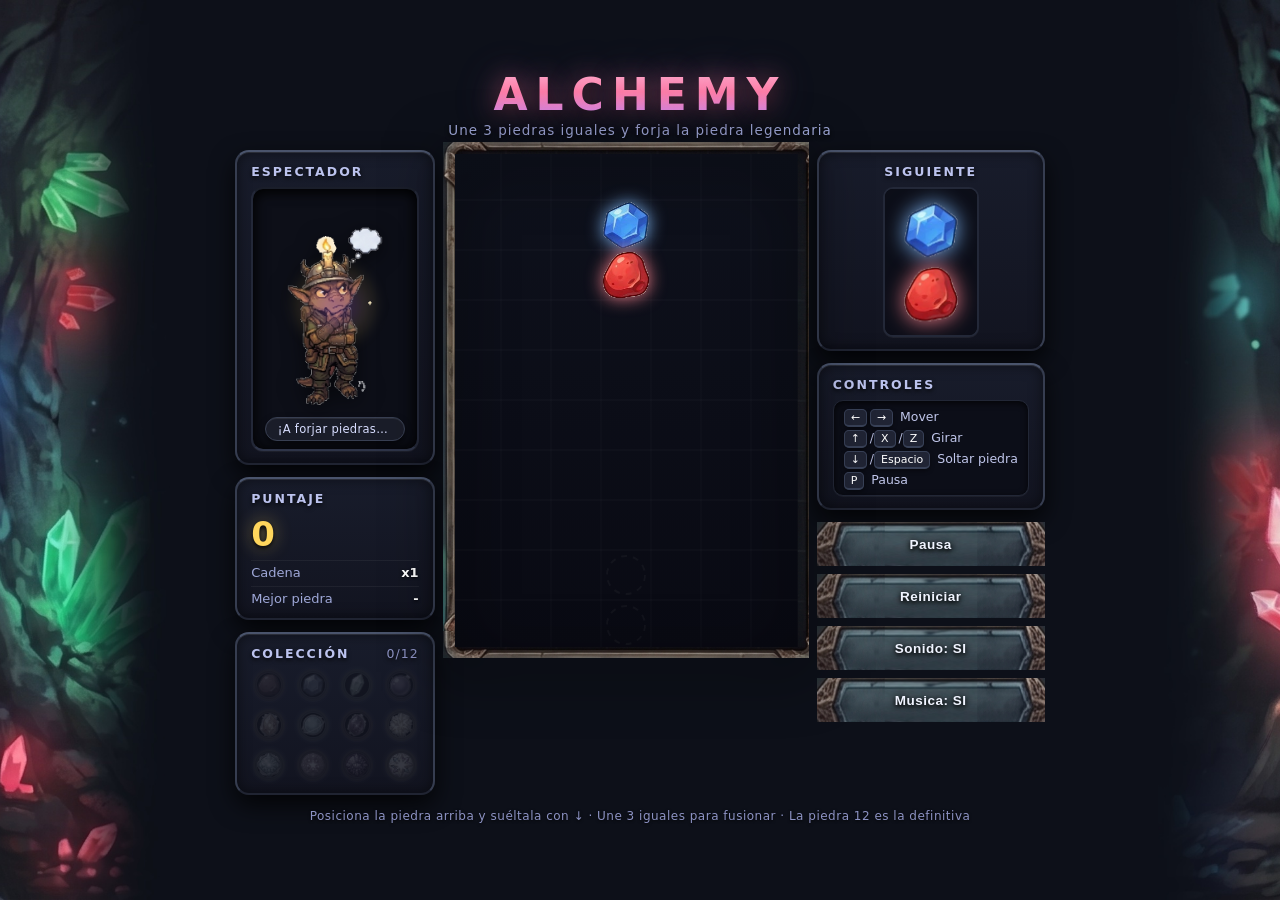
==== index.html @ dff96299 "Actualizar interfaz visual con diseno de caverna magica y marcos de piedra" ====
<!DOCTYPE html>
<html lang="es">
<head>
<meta charset="utf-8">
<meta name="viewport" content="width=device-width, initial-scale=1">
<title>Alchemy — Fusión de Piedras Mágicas</title>
<link rel="stylesheet" href="css/style.css">
</head>
<body>
<div id="wrap">
  <header>
    <h1>ALCHEMY</h1>
    <p class="sub">Une 3 piedras iguales y forja la piedra legendaria</p>
  </header>

  <main>
    <div id="left">
      <div class="panel character-panel">
        <h2>Espectador</h2>
        <div id="character-box" class="character-box">
          <div class="character-avatar">
            <div class="char-aura"></div>
            <div id="char-anim-container" class="char-anim-container">
              <img id="char-main-img" src="assets/images/character/kobold_default.png" class="char-bust" alt="Kobold Espectador">
              <div id="char-sparkle" class="char-sparkle">✨</div>
            </div>
          </div>
          <div id="character-tag" class="character-tag">¡Observando la partida! ✨</div>
        </div>
      </div>

      <div class="panel">
        <h2>Puntaje</h2>
        <div id="score" class="big">0</div>
        <div class="row"><span>Cadena</span><b id="chain">×1</b></div>
        <div class="row"><span>Mejor piedra</span><b id="best">—</b></div>
      </div>

      <div class="panel">
        <h2>Colección <span id="disc" class="muted">0/12</span></h2>
        <ul id="codex"></ul>
      </div>
    </div>

    <div id="stage">
      <div class="board-frame-overlay"></div>
      <canvas id="board" width="350" height="500"></canvas>
      <div id="ovPause" class="overlay hidden"><div class="card"><h3>Pausa</h3><p>Pulsa P para continuar</p></div></div>
      <div id="ovOver" class="overlay hidden">
        <div class="card">
          <h3>¡Fin del hechizo!</h3>
          <p>Puntaje final: <b id="finalScore">0</b></p>
          <p>Mayor piedra: <b id="finalGem">—</b></p>
          <button id="btnAgain">Jugar de nuevo</button>
        </div>
      </div>
    </div>

    <div id="right">
      <div class="panel center">
        <h2>Siguiente</h2>
        <canvas id="next" width="96" height="150"></canvas>
      </div>

      <div class="panel">
        <h2>Controles</h2>
        <ul class="keys">
          <li><kbd>←</kbd><kbd>→</kbd> Mover</li>
          <li><kbd>↑</kbd>/<kbd>X</kbd>/<kbd>Z</kbd> Girar</li>
          <li><kbd>↓</kbd>/<kbd>Espacio</kbd> Soltar piedra</li>
          <li><kbd>P</kbd> Pausa</li>
        </ul>
      </div>

      <div class="btns">
        <button id="btnPause">Pausa</button>
        <button id="btnReset">Reiniciar</button>
        <button id="btnSound">Sonido: SI</button>
        <button id="btnMusic">Musica: SI</button>
      </div>
    </div>
  </main>

  <div id="mcontrols">
    <button data-act="left">←</button>
    <button data-act="rot">⟳</button>
    <button data-act="right">→</button>
    <button data-act="down">↓</button>
    <button data-act="drop">⤓</button>
  </div>

  <footer class="muted">Posiciona la piedra arriba y suéltala con ↓ · Une 3 iguales para fusionar · La piedra 12 es la definitiva</footer>
</div>
<audio id="music" src="assets/audio/tema principal.mp3" loop preload="auto"></audio>
<script src="js/game.js"></script>
</body>
</html>
---- css/style.css ----
* { box-sizing: border-box; margin: 0; padding: 0; }

body {
  min-height: 100vh;
  font-family: "Segoe UI", system-ui, -apple-system, sans-serif;
  color: #eef0ff;
  background: #0b0d16 url("../assets/images/cave_background.jpg") center top / cover no-repeat fixed;
  display: flex;
  justify-content: center;
  align-items: center;
  padding: 16px 12px 24px;
}

#wrap {
  width: fit-content;
  max-width: 100%;
  display: flex;
  flex-direction: column;
  align-items: center;
}

header {
  text-align: center;
  margin-bottom: 12px;
}

h1 {
  font-size: 44px;
  letter-spacing: 8px;
  font-weight: 900;
  background: linear-gradient(180deg, #ffb5d3 0%, #ff7ea5 45%, #ca8fff 100%);
  -webkit-background-clip: text;
  background-clip: text;
  color: transparent;
  text-shadow: 0 0 24px rgba(255, 126, 165, 0.45), 0 0 45px rgba(202, 143, 255, 0.25);
  filter: drop-shadow(0 4px 8px rgba(0, 0, 0, 0.9));
}

.sub {
  color: #9fa8d8;
  letter-spacing: 1px;
  font-size: 13.5px;
  margin-top: 2px;
  text-shadow: 0 2px 4px rgba(0, 0, 0, 0.9);
}

main {
  display: flex;
  gap: 16px;
  align-items: flex-start;
  justify-content: center;
}

.panel {
  background: linear-gradient(180deg, #181c2b 0%, #121420 100%);
  border: 2px solid #363d50;
  border-top: 2px solid #4a546c;
  border-bottom: 2px solid #202432;
  border-radius: 14px;
  padding: 12px 14px;
  box-shadow: 0 10px 25px rgba(0, 0, 0, 0.75), inset 0 1px 0 rgba(255, 255, 255, 0.1), inset 0 0 14px rgba(0, 0, 0, 0.5);
  min-width: 175px;
}

.panel h2 {
  font-size: 12.5px;
  text-transform: uppercase;
  letter-spacing: 2px;
  font-weight: 800;
  color: #bcc3ee;
  text-shadow: 0 2px 4px rgba(0, 0, 0, 0.8);
  margin-bottom: 8px;
  display: flex;
  justify-content: space-between;
  align-items: center;
  gap: 8px;
}

.big {
  font-size: 34px;
  font-weight: 900;
  color: #ffd65c;
  text-shadow: 0 2px 4px rgba(0, 0, 0, 0.9), 0 0 18px rgba(255, 214, 92, 0.45);
}

.row {
  display: flex;
  justify-content: space-between;
  gap: 10px;
  font-size: 13px;
  color: #9fa8d8;
  margin-top: 6px;
  padding-top: 4px;
  border-top: 1px solid rgba(255, 255, 255, 0.05);
}
.row b {
  color: #fff;
  text-shadow: 0 1px 3px rgba(0, 0, 0, 0.8);
}

#left, #right {
  display: flex;
  flex-direction: column;
  gap: 12px;
}

/* Recuadro de Personaje Espectador */
.character-panel {
  text-align: center;
}

.character-box {
  background: #0d0f18;
  border: 2px solid #232838;
  border-top: 2px solid #1a1e2a;
  border-bottom: 2px solid #2e3448;
  border-radius: 12px;
  padding: 10px 8px 8px;
  display: flex;
  flex-direction: column;
  align-items: center;
  justify-content: center;
  min-height: 145px;
  position: relative;
  overflow: hidden;
  box-shadow: inset 0 3px 12px rgba(0, 0, 0, 0.8), inset 0 0 16px rgba(0, 0, 0, 0.6), 0 1px 0 rgba(255, 255, 255, 0.05);
  transition: border-color 0.3s ease, box-shadow 0.3s ease;
}

.character-box:hover {
  border-color: rgba(255, 215, 106, 0.5);
  box-shadow: inset 0 0 16px rgba(0, 0, 0, 0.5), 0 0 18px rgba(160, 120, 255, 0.25);
}

.character-avatar {
  position: relative;
  width: 120px;
  display: flex;
  align-items: center;
  justify-content: center;
}

.char-anim-container {
  position: relative;
  width: 100%;
  display: flex;
  align-items: center;
  justify-content: center;
  transform-origin: bottom center;
  animation: charBreathe 3.4s ease-in-out infinite;
  will-change: transform;
}

.char-aura {
  position: absolute;
  width: 95px;
  height: 95px;
  border-radius: 50%;
  background: radial-gradient(circle, rgba(164, 92, 255, 0.35) 0%, rgba(255, 215, 106, 0.12) 50%, transparent 70%);
  filter: blur(6px);
  animation: pulseAura 2.8s ease-in-out infinite alternate;
  z-index: 1;
  pointer-events: none;
}

.char-bust {
  height: 210px;
  width: auto;
  object-fit: contain;
  z-index: 2;
  filter: drop-shadow(0 4px 10px rgba(0, 0, 0, 0.55));
  user-select: none;
  pointer-events: none;
}

.char-sparkle {
  position: absolute;
  top: 4px;
  right: 12px;
  font-size: 16px;
  z-index: 4;
  opacity: 0;
  pointer-events: none;
  transform: scale(0.6);
  transition: opacity 0.3s ease, transform 0.3s ease;
}

.character-tag {
  margin-top: 8px;
  font-size: 11.5px;
  color: #d8deff;
  letter-spacing: 0.3px;
  background: #1a1d29;
  padding: 4px 12px;
  border-radius: 999px;
  border: 1px solid #383f52;
  box-shadow: 0 3px 6px rgba(0, 0, 0, 0.5), inset 0 1px 0 rgba(255, 255, 255, 0.08);
  transition: color 0.3s ease, background 0.3s ease, transform 0.2s ease;
  max-width: 95%;
  white-space: nowrap;
  overflow: hidden;
  text-overflow: ellipsis;
}

/* Capa facial modular */
.char-face {
  position: absolute;
  left: 0;
  top: 0;
  width: 100%;
  height: 100%;
  object-fit: contain;
  z-index: 3;
  pointer-events: none;
  user-select: none;
}

.char-face[hidden] { display: none; }

/* Reacciones y animaciones de personaje */
.char-anim-container.react-jump {
  animation: charJump 0.65s ease !important;
}

.char-anim-container.react-wink {
  animation: charWink 0.55s ease !important;
}

.char-anim-container.react-cheer {
  animation: charCheer 0.8s ease !important;
}

.char-anim-container.react-gasp {
  animation: charGasp 0.7s ease !important;
}

.char-anim-container.react-bounce {
  animation: charBounce 0.6s ease !important;
}

.character-box.shock {
  border-color: rgba(255, 215, 106, 0.8);
  box-shadow: inset 0 0 20px rgba(0, 0, 0, 0.4), 0 0 26px rgba(255, 200, 80, 0.5);
}

.char-sparkle.active {
  opacity: 1;
  transform: scale(1.2) translateY(-4px);
}

@keyframes charBreathe {
  0%, 100% {
    transform: translateY(0);
  }
  50% {
    transform: translateY(-3px);
  }
}

@keyframes charJump {
  0%, 100% {
    transform: translateY(0);
  }
  30% {
    transform: translateY(-16px);
  }
  60% {
    transform: translateY(3px);
  }
  80% {
    transform: translateY(-4px);
  }
}

@keyframes charWink {
  0%, 100% {
    transform: translateY(0) rotate(0deg);
  }
  45% {
    transform: translateY(-4px) rotate(-2deg);
  }
}

@keyframes charCheer {
  0%, 100% {
    transform: translateY(0);
  }
  20% {
    transform: translateY(-18px) rotate(3deg);
  }
  45% {
    transform: translateY(-10px) rotate(-3deg);
  }
  65% {
    transform: translateY(-14px) rotate(2deg);
  }
  85% {
    transform: translateY(-3px);
  }
}

@keyframes charGasp {
  0%, 100% {
    transform: translateY(0) scale(1);
  }
  25% {
    transform: translateY(-6px) scale(1.06);
  }
  40% {
    transform: translateY(0) scale(1.02);
  }
  60% {
    transform: translateY(-3px) scale(1.05);
  }
}

@keyframes charBounce {
  0%, 100% {
    transform: translateY(0);
  }
  40% {
    transform: translateY(-9px);
  }
  70% {
    transform: translateY(0);
  }
  85% {
    transform: translateY(-3px);
  }
}

@keyframes pulseAura {
  0% {
    transform: scale(0.88);
    opacity: 0.45;
  }
  100% {
    transform: scale(1.18);
    opacity: 0.85;
  }
}

.center { display: flex; flex-direction: column; align-items: center; }

#next {
  border-radius: 10px;
  background: #0c0e18;
  border: 2px solid #232838;
  box-shadow: inset 0 3px 10px rgba(0, 0, 0, 0.8), 0 1px 0 rgba(255, 255, 255, 0.06);
}

.keys {
  list-style: none;
  font-size: 12.5px;
  color: #c0c6ea;
  display: grid;
  gap: 6px;
  background: #0c0e18;
  border: 1.5px solid #222736;
  border-radius: 10px;
  padding: 8px 10px;
  box-shadow: inset 0 2px 6px rgba(0, 0, 0, 0.7), 0 1px 0 rgba(255, 255, 255, 0.05);
}

kbd {
  background: #202434;
  border: 1px solid #384157;
  border-bottom-width: 2px;
  border-radius: 5px;
  padding: 1px 6px;
  font-family: inherit;
  font-size: 11px;
  color: #ffffff;
  margin-right: 3px;
  box-shadow: 0 2px 4px rgba(0, 0, 0, 0.4);
}

.btns {
  display: grid;
  gap: 8px;
}

.btns button {
  height: 44px;
  background: url("../assets/images/ui_btn_bg.png") center / 100% 100% no-repeat;
  border: none;
  border-radius: 0;
  color: #f0f4ff;
  font-size: 13.5px;
  font-weight: 700;
  letter-spacing: 0.5px;
  text-shadow: 0 2px 4px #000, 0 0 8px rgba(0, 0, 0, 0.9);
  cursor: pointer;
  transition: transform 0.08s ease, filter 0.2s ease;
  outline: none;
  display: flex;
  align-items: center;
  justify-content: center;
}

.btns button:hover {
  filter: brightness(1.22) drop-shadow(0 0 10px rgba(130, 180, 255, 0.5));
  transform: translateY(-1px);
}

.btns button:active {
  filter: brightness(0.95);
  transform: translateY(1px) scale(0.98);
}

#stage {
  position: relative;
  border-radius: 12px;
}

.board-frame-overlay {
  position: absolute;
  inset: -8px -8px -8px -8px;
  background: url("../assets/images/board_frame.png") center / 100% 100% no-repeat;
  pointer-events: none;
  z-index: 10;
  filter: drop-shadow(0 14px 28px rgba(0, 0, 0, 0.85));
}

#board {
  display: block;
  border-radius: 6px;
  background: #0c0e18;
  box-shadow: 0 0 0 1px rgba(0, 0, 0, 0.8);
}

.overlay {
  position: absolute;
  inset: 0;
  display: flex;
  align-items: center;
  justify-content: center;
  background: rgba(6, 8, 14, 0.82);
  backdrop-filter: blur(5px);
  border-radius: 10px;
  z-index: 20;
}

.overlay.hidden { display: none; }

.card {
  text-align: center;
  padding: 24px 32px;
  border-radius: 16px;
  background: linear-gradient(180deg, #1c2030 0%, #121522 100%);
  border: 2px solid #444c64;
  box-shadow: 0 14px 40px rgba(0, 0, 0, 0.9), inset 0 1px 0 rgba(255, 255, 255, 0.15);
}

.card h3 {
  font-size: 24px;
  margin-bottom: 8px;
  color: #ffd76a;
  text-shadow: 0 2px 8px rgba(0, 0, 0, 0.8);
}

.card p {
  margin: 6px 0;
  color: #cfd3ff;
  font-size: 14px;
}

.card button {
  margin-top: 14px;
  height: 44px;
  min-width: 170px;
  background: url("../assets/images/ui_btn_bg.png") center / 100% 100% no-repeat;
  border: none;
  color: #fff;
  font-size: 14px;
  font-weight: 700;
  text-shadow: 0 2px 4px #000;
  cursor: pointer;
  transition: transform 0.08s ease, filter 0.2s ease;
}

.card button:hover {
  filter: brightness(1.2) drop-shadow(0 0 10px rgba(130, 180, 255, 0.5));
  transform: translateY(-1px);
}

#codex {
  list-style: none;
  display: grid;
  grid-template-columns: repeat(4, 1fr);
  gap: 8px;
  justify-items: center;
  margin-top: 4px;
}

#codex li {
  width: 32px;
  height: 32px;
  border-radius: 50%;
  background: #0b0d15;
  border: 2px solid #242938;
  box-shadow: inset 0 2px 5px rgba(0, 0, 0, 0.9), 0 1px 0 rgba(255, 255, 255, 0.06);
  position: relative;
  opacity: 0.22;
  filter: grayscale(0.85) brightness(0.7);
  transition: all 0.3s ease;
}

#codex li.on {
  opacity: 1;
  filter: none;
  border-color: var(--g);
  box-shadow: inset 0 0 4px rgba(0, 0, 0, 0.5), 0 0 12px var(--g);
}

#codex li span {
  position: absolute;
  inset: 2px;
  border-radius: 50%;
  background:
    radial-gradient(circle at 32% 28%, rgba(255, 255, 255, 0.95) 0 12%, transparent 30%),
    radial-gradient(circle at 50% 50%, var(--g) 55%, rgba(0, 0, 0, 0.55));
  box-shadow: inset -2px -3px 5px rgba(0, 0, 0, 0.5), 0 0 10px var(--g);
}

#codex li.on span {
  animation: pulse 2.4s infinite;
}

@keyframes pulse {
  0%, 100% { box-shadow: inset -2px -3px 5px rgba(0, 0, 0, 0.5), 0 0 8px var(--g); }
  50% { box-shadow: inset -2px -3px 5px rgba(0, 0, 0, 0.5), 0 0 18px var(--g); }
}

.muted { color: #8d93c4; }
#disc { font-weight: normal; letter-spacing: 1px; }

footer {
  text-align: center;
  margin-top: 14px;
  font-size: 12px;
  letter-spacing: 0.5px;
  color: #767ea8;
  text-shadow: 0 1px 3px rgba(0, 0, 0, 0.8);
}

#mcontrols {
  display: none;
  justify-content: center;
  gap: 10px;
  margin-top: 14px;
}

#mcontrols button {
  width: 52px;
  height: 46px;
  font-size: 19px;
  border-radius: 10px;
  background: #181c2b;
  border: 2px solid #363d50;
  color: #ffffff;
  touch-action: manipulation;
}

@media (max-width: 860px) {
  main { flex-direction: column; align-items: center; }
  #left, #right { flex-direction: row; flex-wrap: wrap; justify-content: center; width: 100%; }
  #mcontrols { display: flex; }
}
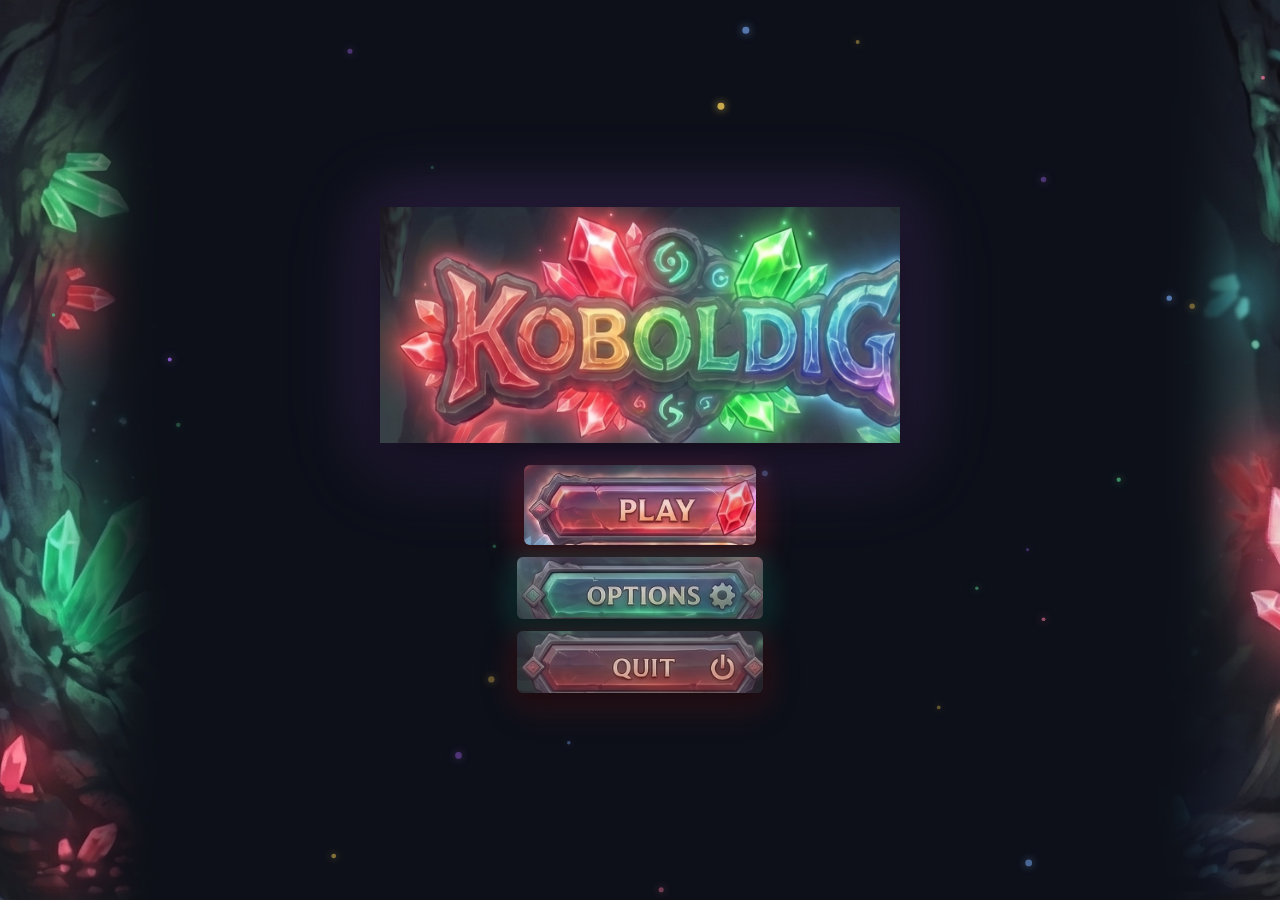
==== commit 02336d5e: "Implementar Menu Principal (Play, Options con control de volumen, Quit) con fidelidad visual" ====
--- a/index.html
+++ b/index.html
@@ -5,8 +5,76 @@
 <meta name="viewport" content="width=device-width, initial-scale=1">
 <title>Alchemy — Fusión de Piedras Mágicas</title>
 <link rel="stylesheet" href="css/style.css">
+<link rel="stylesheet" href="css/menu.css">
 </head>
 <body>
+
+<!-- Pantalla de Menu Principal -->
+<div id="main-menu">
+  <canvas id="menu-particles"></canvas>
+  <div class="menu-content">
+    <div class="menu-logo-wrap">
+      <div class="menu-logo-aura"></div>
+      <img class="menu-logo-img" src="assets/images/menu_logo.png" alt="KOBOLDIG" />
+    </div>
+    <div class="menu-buttons">
+      <button id="menu-btn-play" class="menu-btn menu-btn-play" title="Jugar">
+        <img src="assets/images/menu_btn_play.png" alt="Play" />
+      </button>
+      <button id="menu-btn-options" class="menu-btn menu-btn-options" title="Opciones">
+        <img src="assets/images/menu_btn_opt.png" alt="Options" />
+      </button>
+      <button id="menu-btn-quit" class="menu-btn menu-btn-quit" title="Salir">
+        <img src="assets/images/menu_btn_quit.png" alt="Quit" />
+      </button>
+    </div>
+  </div>
+</div>
+
+<!-- Modal de Opciones de Audio -->
+<div id="options-modal" class="modal-overlay hidden">
+  <div class="modal-box">
+    <h2>OPCIONES</h2>
+    <div class="options-group">
+      <div class="option-row">
+        <div class="option-header">
+          <span>Volumen Música</span>
+          <span id="optMusicVal" class="option-val">35%</span>
+        </div>
+        <div class="slider-container">
+          <input id="optMusicVol" class="volume-slider" type="range" min="0" max="100" value="35" />
+          <button id="btnOptMusicMute" class="btn-mute-toggle">MUTE</button>
+        </div>
+      </div>
+      <div class="option-row">
+        <div class="option-header">
+          <span>Volumen Efectos</span>
+          <span id="optSfxVal" class="option-val">50%</span>
+        </div>
+        <div class="slider-container">
+          <input id="optSfxVol" class="volume-slider" type="range" min="0" max="100" value="50" />
+          <button id="btnOptSfxMute" class="btn-mute-toggle">MUTE</button>
+        </div>
+      </div>
+    </div>
+    <div class="modal-actions">
+      <button id="btnOptClose" class="btn-fantasy">VOLVER</button>
+    </div>
+  </div>
+</div>
+
+<!-- Modal de Confirmación de Salida -->
+<div id="quit-modal" class="modal-overlay hidden">
+  <div class="modal-box">
+    <h2>SALIR DEL JUEGO</h2>
+    <p style="font-size: 15px; margin: 18px 0; color: #cfd3ff;">¿Estás seguro de que deseas salir?</p>
+    <div class="modal-actions">
+      <button id="btnQuitConfirm" class="btn-fantasy btn-fantasy-danger">SALIR</button>
+      <button id="btnQuitCancel" class="btn-fantasy">CANCELAR</button>
+    </div>
+  </div>
+</div>
+
 <div id="wrap">
   <header>
     <h1>ALCHEMY</h1>
@@ -45,7 +113,13 @@
     <div id="stage">
       <div class="board-frame-overlay"></div>
       <canvas id="board" width="350" height="500"></canvas>
-      <div id="ovPause" class="overlay hidden"><div class="card"><h3>Pausa</h3><p>Pulsa P para continuar</p></div></div>
+      <div id="ovPause" class="overlay hidden">
+        <div class="card">
+          <h3>Pausa</h3>
+          <p>Pulsa P para continuar</p>
+          <button id="btnPauseMenu" style="margin-top: 12px;">Menú Principal</button>
+        </div>
+      </div>
       <div id="ovOver" class="overlay hidden">
         <div class="card">
           <h3>¡Fin del hechizo!</h3>
@@ -77,6 +151,7 @@
         <button id="btnReset">Reiniciar</button>
         <button id="btnSound">Sonido: SI</button>
         <button id="btnMusic">Musica: SI</button>
+        <button id="btnToMenu">Menú</button>
       </div>
     </div>
   </main>
@@ -91,7 +166,9 @@
 
   <footer class="muted">Posiciona la piedra arriba y suéltala con ↓ · Une 3 iguales para fusionar · La piedra 12 es la definitiva</footer>
 </div>
+<audio id="menu-music" src="assets/audio/Main menu theme.mp3" loop preload="auto"></audio>
 <audio id="music" src="assets/audio/tema principal.mp3" loop preload="auto"></audio>
+<script src="js/menu.js"></script>
 <script src="js/game.js"></script>
 </body>
 </html>
--- a/css/style.css
+++ b/css/style.css
@@ -12,8 +12,9 @@
 }
 
 #wrap {
-  width: fit-content;
+  width: 782px;
   max-width: 100%;
+  min-width: 782px;
   display: flex;
   flex-direction: column;
   align-items: center;
@@ -49,6 +50,7 @@
   gap: 16px;
   align-items: flex-start;
   justify-content: center;
+  width: 782px;
 }
 
 .panel {
@@ -59,7 +61,8 @@
   border-radius: 14px;
   padding: 12px 14px;
   box-shadow: 0 10px 25px rgba(0, 0, 0, 0.75), inset 0 1px 0 rgba(255, 255, 255, 0.1), inset 0 0 14px rgba(0, 0, 0, 0.5);
-  min-width: 175px;
+  width: 100%;
+  box-sizing: border-box;
 }
 
 .panel h2 {
@@ -81,11 +84,14 @@
   font-weight: 900;
   color: #ffd65c;
   text-shadow: 0 2px 4px rgba(0, 0, 0, 0.9), 0 0 18px rgba(255, 214, 92, 0.45);
+  line-height: 1.1;
+  text-align: center;
 }
 
 .row {
   display: flex;
   justify-content: space-between;
+  align-items: center;
   gap: 10px;
   font-size: 13px;
   color: #9fa8d8;
@@ -93,15 +99,28 @@
   padding-top: 4px;
   border-top: 1px solid rgba(255, 255, 255, 0.05);
 }
+.row span {
+  white-space: nowrap;
+  flex-shrink: 0;
+}
 .row b {
   color: #fff;
   text-shadow: 0 1px 3px rgba(0, 0, 0, 0.8);
+  white-space: nowrap;
+  overflow: hidden;
+  text-overflow: ellipsis;
+  max-width: 105px;
+  text-align: right;
 }
 
 #left, #right {
   display: flex;
   flex-direction: column;
   gap: 12px;
+  width: 200px;
+  min-width: 200px;
+  max-width: 200px;
+  flex: 0 0 200px;
 }
 
 /* Recuadro de Personaje Espectador */
@@ -187,19 +206,22 @@
 
 .character-tag {
   margin-top: 8px;
-  font-size: 11.5px;
+  font-size: 11px;
   color: #d8deff;
   letter-spacing: 0.3px;
   background: #1a1d29;
-  padding: 4px 12px;
+  padding: 4px 10px;
   border-radius: 999px;
   border: 1px solid #383f52;
   box-shadow: 0 3px 6px rgba(0, 0, 0, 0.5), inset 0 1px 0 rgba(255, 255, 255, 0.08);
   transition: color 0.3s ease, background 0.3s ease, transform 0.2s ease;
-  max-width: 95%;
+  width: 100%;
+  max-width: 100%;
+  text-align: center;
   white-space: nowrap;
   overflow: hidden;
   text-overflow: ellipsis;
+  box-sizing: border-box;
 }
 
 /* Capa facial modular */
@@ -343,6 +365,13 @@
 .center { display: flex; flex-direction: column; align-items: center; }
 
 #next {
+  display: block;
+  width: 96px;
+  min-width: 96px;
+  max-width: 96px;
+  height: 150px;
+  min-height: 150px;
+  max-height: 150px;
   border-radius: 10px;
   background: #0c0e18;
   border: 2px solid #232838;
@@ -378,9 +407,11 @@
 .btns {
   display: grid;
   gap: 8px;
+  width: 100%;
 }
 
 .btns button {
+  width: 100%;
   height: 44px;
   background: url("../assets/images/ui_btn_bg.png") center / 100% 100% no-repeat;
   border: none;
@@ -396,6 +427,7 @@
   display: flex;
   align-items: center;
   justify-content: center;
+  box-sizing: border-box;
 }
 
 .btns button:hover {
@@ -410,7 +442,15 @@
 
 #stage {
   position: relative;
+  width: 350px;
+  min-width: 350px;
+  max-width: 350px;
+  height: 500px;
+  min-height: 500px;
+  max-height: 500px;
+  flex: 0 0 350px;
   border-radius: 12px;
+  box-sizing: border-box;
 }
 
 .board-frame-overlay {
@@ -424,6 +464,8 @@
 
 #board {
   display: block;
+  width: 350px;
+  height: 500px;
   border-radius: 6px;
   background: #0c0e18;
   box-shadow: 0 0 0 1px rgba(0, 0, 0, 0.8);
@@ -563,7 +605,34 @@
 }
 
 @media (max-width: 860px) {
-  main { flex-direction: column; align-items: center; }
-  #left, #right { flex-direction: row; flex-wrap: wrap; justify-content: center; width: 100%; }
-  #mcontrols { display: flex; }
-}
+  #wrap {
+    width: 100%;
+    min-width: 0;
+  }
+  main {
+    flex-direction: column;
+    align-items: center;
+    width: 100%;
+  }
+  #left, #right {
+    flex-direction: row;
+    flex-wrap: wrap;
+    justify-content: center;
+    width: 100%;
+    min-width: 0;
+    max-width: 380px;
+    flex: initial;
+  }
+  #left .panel, #right .panel {
+    width: 100%;
+  }
+  #stage {
+    width: 350px;
+    min-width: 350px;
+    max-width: 350px;
+    flex: 0 0 350px;
+  }
+  #mcontrols {
+    display: flex;
+  }
+}
--- a/css/menu.css
+++ b/css/menu.css
@@ -0,0 +1,375 @@
+/* Estilos del Menu Principal y Modales de Opciones / Salida */
+
+#main-menu {
+  position: fixed;
+  inset: 0;
+  z-index: 1000;
+  display: flex;
+  flex-direction: column;
+  align-items: center;
+  justify-content: center;
+  background: #080a12 url("../assets/images/cave_background.jpg") center top / cover no-repeat fixed;
+  transition: opacity 0.4s ease, visibility 0.4s ease;
+}
+
+#main-menu.hidden {
+  opacity: 0;
+  pointer-events: none;
+  visibility: hidden;
+}
+
+#menu-particles {
+  position: absolute;
+  inset: 0;
+  width: 100%;
+  height: 100%;
+  pointer-events: none;
+  z-index: 1;
+}
+
+.menu-content {
+  position: relative;
+  z-index: 2;
+  display: flex;
+  flex-direction: column;
+  align-items: center;
+  justify-content: center;
+  max-width: 92vw;
+  width: 580px;
+  padding: 10px;
+}
+
+/* Logotipo animado */
+.menu-logo-wrap {
+  position: relative;
+  margin-bottom: 22px;
+  animation: menuFloatLogo 3.6s ease-in-out infinite;
+  display: flex;
+  justify-content: center;
+  align-items: center;
+}
+
+.menu-logo-aura {
+  position: absolute;
+  width: 380px;
+  height: 180px;
+  background: radial-gradient(ellipse at center, rgba(160, 90, 255, 0.45) 0%, rgba(255, 70, 110, 0.25) 45%, transparent 70%);
+  filter: blur(16px);
+  pointer-events: none;
+  z-index: 0;
+  animation: menuAuraPulse 3s ease-in-out infinite alternate;
+}
+
+.menu-logo-img {
+  position: relative;
+  z-index: 1;
+  max-width: 100%;
+  width: 520px;
+  height: auto;
+  display: block;
+  filter: drop-shadow(0 12px 28px rgba(0, 0, 0, 0.9)) drop-shadow(0 0 30px rgba(180, 110, 255, 0.35));
+  user-select: none;
+}
+
+/* Botones interactivos del menu */
+.menu-buttons {
+  display: flex;
+  flex-direction: column;
+  align-items: center;
+  gap: 12px;
+  width: 100%;
+}
+
+.menu-btn {
+  background: none;
+  border: none;
+  padding: 0;
+  margin: 0;
+  cursor: pointer;
+  outline: none;
+  display: inline-flex;
+  align-items: center;
+  justify-content: center;
+  transition: transform 0.16s cubic-bezier(0.34, 1.56, 0.64, 1), filter 0.2s ease;
+  user-select: none;
+  -webkit-tap-highlight-color: transparent;
+}
+
+.menu-btn:focus-visible {
+  outline: 3px solid #ffd65c;
+  outline-offset: 4px;
+  border-radius: 12px;
+}
+
+.menu-btn:hover {
+  transform: scale(1.05);
+}
+
+.menu-btn:active {
+  transform: scale(0.96);
+  filter: brightness(0.92);
+}
+
+.menu-btn img {
+  display: block;
+  width: auto;
+  max-width: 100%;
+  border-radius: 6px;
+  box-shadow: 0 8px 24px rgba(0, 0, 0, 0.7);
+}
+
+.menu-btn-play img {
+  height: 80px;
+  filter: drop-shadow(0 4px 14px rgba(255, 60, 80, 0.45));
+}
+.menu-btn-play:hover img {
+  filter: drop-shadow(0 0 26px rgba(255, 70, 90, 0.8)) brightness(1.12);
+}
+
+.menu-btn-options img {
+  height: 62px;
+  filter: drop-shadow(0 4px 12px rgba(40, 200, 180, 0.35));
+}
+.menu-btn-options:hover img {
+  filter: drop-shadow(0 0 22px rgba(40, 220, 190, 0.8)) brightness(1.12);
+}
+
+.menu-btn-quit img {
+  height: 62px;
+  filter: drop-shadow(0 4px 12px rgba(190, 50, 60, 0.35));
+}
+.menu-btn-quit:hover img {
+  filter: drop-shadow(0 0 22px rgba(235, 70, 80, 0.8)) brightness(1.12);
+}
+
+/* Modales (Opciones y Salir) */
+.modal-overlay {
+  position: fixed;
+  inset: 0;
+  z-index: 1100;
+  display: flex;
+  align-items: center;
+  justify-content: center;
+  background: rgba(4, 6, 12, 0.85);
+  backdrop-filter: blur(8px);
+  opacity: 1;
+  visibility: visible;
+  transition: opacity 0.3s ease, visibility 0.3s ease;
+  padding: 16px;
+}
+
+.modal-overlay.hidden {
+  opacity: 0;
+  pointer-events: none;
+  visibility: hidden;
+}
+
+.modal-box {
+  background: linear-gradient(180deg, #1c2030 0%, #121522 100%);
+  border: 2px solid #363d50;
+  border-top: 2px solid #4a546c;
+  border-bottom: 2px solid #202432;
+  border-radius: 18px;
+  padding: 26px 30px;
+  box-shadow: 0 16px 45px rgba(0, 0, 0, 0.9), inset 0 1px 0 rgba(255, 255, 255, 0.12), inset 0 0 20px rgba(0, 0, 0, 0.6);
+  width: 440px;
+  max-width: 94vw;
+  text-align: center;
+  color: #eef0ff;
+  position: relative;
+  animation: modalPopIn 0.28s cubic-bezier(0.18, 0.89, 0.32, 1.28);
+}
+
+.modal-box h2 {
+  font-size: 26px;
+  font-weight: 900;
+  color: #ffd76a;
+  letter-spacing: 3px;
+  text-shadow: 0 2px 6px rgba(0, 0, 0, 0.9), 0 0 16px rgba(255, 215, 106, 0.45);
+  margin-bottom: 20px;
+}
+
+.options-group {
+  display: flex;
+  flex-direction: column;
+  gap: 16px;
+  margin-bottom: 24px;
+}
+
+.option-row {
+  background: #0d0f18;
+  border: 1.5px solid #262c3e;
+  border-radius: 12px;
+  padding: 12px 16px;
+  display: flex;
+  flex-direction: column;
+  gap: 8px;
+  box-shadow: inset 0 2px 6px rgba(0, 0, 0, 0.7);
+}
+
+.option-header {
+  display: flex;
+  justify-content: space-between;
+  align-items: center;
+  font-size: 13.5px;
+  font-weight: 700;
+  color: #bcc3ee;
+}
+
+.option-val {
+  color: #ffd76a;
+  font-weight: 800;
+  min-width: 40px;
+  text-align: right;
+}
+
+.slider-container {
+  display: flex;
+  align-items: center;
+  gap: 12px;
+}
+
+/* Custom Range Slider */
+.volume-slider {
+  flex: 1;
+  -webkit-appearance: none;
+  appearance: none;
+  height: 8px;
+  border-radius: 6px;
+  background: #1e2436;
+  outline: none;
+  box-shadow: inset 0 1px 4px rgba(0, 0, 0, 0.8);
+}
+
+.volume-slider::-webkit-slider-thumb {
+  -webkit-appearance: none;
+  appearance: none;
+  width: 20px;
+  height: 20px;
+  border-radius: 50%;
+  background: radial-gradient(circle at 35% 35%, #ffffff 0%, #ffd76a 45%, #ca8512 100%);
+  border: 2px solid #384157;
+  cursor: pointer;
+  box-shadow: 0 2px 8px rgba(0, 0, 0, 0.8), 0 0 8px rgba(255, 215, 106, 0.6);
+  transition: transform 0.1s ease;
+}
+
+.volume-slider::-webkit-slider-thumb:hover {
+  transform: scale(1.15);
+}
+
+.volume-slider::-moz-range-thumb {
+  width: 20px;
+  height: 20px;
+  border-radius: 50%;
+  background: radial-gradient(circle at 35% 35%, #ffffff 0%, #ffd76a 45%, #ca8512 100%);
+  border: 2px solid #384157;
+  cursor: pointer;
+  box-shadow: 0 2px 8px rgba(0, 0, 0, 0.8), 0 0 8px rgba(255, 215, 106, 0.6);
+}
+
+.btn-mute-toggle {
+  background: #181c2b;
+  border: 1.5px solid #384157;
+  border-radius: 8px;
+  color: #cfd6fc;
+  font-size: 11px;
+  font-weight: bold;
+  padding: 5px 10px;
+  cursor: pointer;
+  transition: all 0.15s ease;
+}
+.btn-mute-toggle:hover {
+  background: #242a3e;
+  border-color: #ffd76a;
+  color: #fff;
+}
+.btn-mute-toggle.muted {
+  background: #361a22;
+  border-color: #8c2e3d;
+  color: #ff9aa9;
+}
+
+.modal-actions {
+  display: flex;
+  justify-content: center;
+  gap: 14px;
+}
+
+.btn-fantasy {
+  height: 44px;
+  min-width: 140px;
+  background: url("../assets/images/ui_btn_bg.png") center / 100% 100% no-repeat;
+  border: none;
+  color: #f0f4ff;
+  font-size: 14px;
+  font-weight: 700;
+  letter-spacing: 0.5px;
+  text-shadow: 0 2px 4px #000, 0 0 8px rgba(0, 0, 0, 0.9);
+  cursor: pointer;
+  transition: transform 0.08s ease, filter 0.2s ease;
+  display: inline-flex;
+  align-items: center;
+  justify-content: center;
+}
+
+.btn-fantasy:hover {
+  filter: brightness(1.22) drop-shadow(0 0 10px rgba(130, 180, 255, 0.5));
+  transform: translateY(-1px);
+}
+
+.btn-fantasy:active {
+  filter: brightness(0.95);
+  transform: translateY(1px) scale(0.98);
+}
+
+.btn-fantasy-danger {
+  filter: hue-rotate(330deg);
+}
+
+/* Animaciones */
+@keyframes menuFloatLogo {
+  0%, 100% {
+    transform: translateY(0);
+  }
+  50% {
+    transform: translateY(-8px);
+  }
+}
+
+@keyframes menuAuraPulse {
+  0% {
+    transform: scale(0.92);
+    opacity: 0.45;
+  }
+  100% {
+    transform: scale(1.12);
+    opacity: 0.85;
+  }
+}
+
+@keyframes modalPopIn {
+  0% {
+    transform: scale(0.85) translateY(12px);
+    opacity: 0;
+  }
+  100% {
+    transform: scale(1) translateY(0);
+    opacity: 1;
+  }
+}
+
+@media (max-width: 600px) {
+  .menu-logo-img {
+    width: 320px;
+  }
+  .menu-btn-play img {
+    height: 64px;
+  }
+  .menu-btn-options img, .menu-btn-quit img {
+    height: 50px;
+  }
+  .modal-box {
+    padding: 20px 16px;
+  }
+}
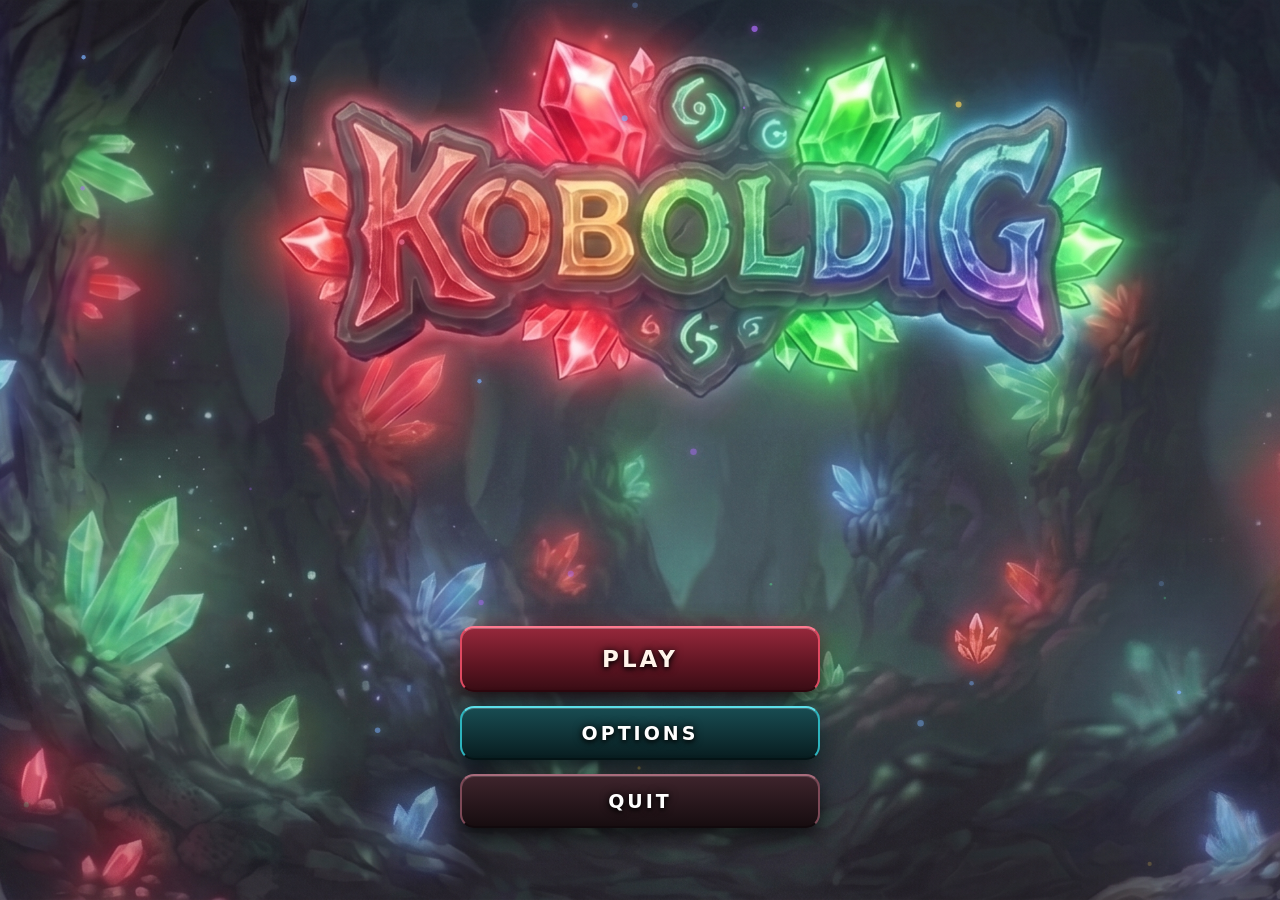
==== commit 5776bebc: "Usar Main Menu buttonless como fondo completo y botones genericos temporales de Play, Options y Quit" ====
--- a/index.html
+++ b/index.html
@@ -13,19 +13,15 @@
 <div id="main-menu">
   <canvas id="menu-particles"></canvas>
   <div class="menu-content">
-    <div class="menu-logo-wrap">
-      <div class="menu-logo-aura"></div>
-      <img class="menu-logo-img" src="assets/images/menu_logo.png" alt="KOBOLDIG" />
-    </div>
     <div class="menu-buttons">
       <button id="menu-btn-play" class="menu-btn menu-btn-play" title="Jugar">
-        <img src="assets/images/menu_btn_play.png" alt="Play" />
+        <span>PLAY</span>
       </button>
       <button id="menu-btn-options" class="menu-btn menu-btn-options" title="Opciones">
-        <img src="assets/images/menu_btn_opt.png" alt="Options" />
+        <span>OPTIONS</span>
       </button>
       <button id="menu-btn-quit" class="menu-btn menu-btn-quit" title="Salir">
-        <img src="assets/images/menu_btn_quit.png" alt="Quit" />
+        <span>QUIT</span>
       </button>
     </div>
   </div>
--- a/css/menu.css
+++ b/css/menu.css
@@ -7,9 +7,11 @@
   display: flex;
   flex-direction: column;
   align-items: center;
-  justify-content: center;
-  background: #080a12 url("../assets/images/cave_background.jpg") center top / cover no-repeat fixed;
+  justify-content: flex-end;
+  background: #080a12 url("../assets/images/Main Menu buttonless.jpeg") center center / cover no-repeat;
   transition: opacity 0.4s ease, visibility 0.4s ease;
+  padding-bottom: 8vh;
+  box-sizing: border-box;
 }
 
 #main-menu.hidden {
@@ -35,74 +37,51 @@
   align-items: center;
   justify-content: center;
   max-width: 92vw;
-  width: 580px;
-  padding: 10px;
-}
-
-/* Logotipo animado */
-.menu-logo-wrap {
-  position: relative;
-  margin-bottom: 22px;
-  animation: menuFloatLogo 3.6s ease-in-out infinite;
-  display: flex;
-  justify-content: center;
-  align-items: center;
-}
-
-.menu-logo-aura {
-  position: absolute;
-  width: 380px;
-  height: 180px;
-  background: radial-gradient(ellipse at center, rgba(160, 90, 255, 0.45) 0%, rgba(255, 70, 110, 0.25) 45%, transparent 70%);
-  filter: blur(16px);
-  pointer-events: none;
-  z-index: 0;
-  animation: menuAuraPulse 3s ease-in-out infinite alternate;
-}
-
-.menu-logo-img {
-  position: relative;
-  z-index: 1;
-  max-width: 100%;
-  width: 520px;
-  height: auto;
-  display: block;
-  filter: drop-shadow(0 12px 28px rgba(0, 0, 0, 0.9)) drop-shadow(0 0 30px rgba(180, 110, 255, 0.35));
-  user-select: none;
-}
-
-/* Botones interactivos del menu */
+  width: 420px;
+  padding: 0 12px;
+}
+
+/* Botones genericos temporales del menu */
 .menu-buttons {
   display: flex;
   flex-direction: column;
   align-items: center;
-  gap: 12px;
+  gap: 14px;
   width: 100%;
 }
 
 .menu-btn {
-  background: none;
-  border: none;
-  padding: 0;
-  margin: 0;
+  width: 100%;
+  max-width: 360px;
+  height: 54px;
+  padding: 0 20px;
   cursor: pointer;
   outline: none;
   display: inline-flex;
   align-items: center;
   justify-content: center;
-  transition: transform 0.16s cubic-bezier(0.34, 1.56, 0.64, 1), filter 0.2s ease;
+  border-radius: 14px;
+  font-family: "Segoe UI", system-ui, -apple-system, sans-serif;
+  font-size: 19px;
+  font-weight: 800;
+  letter-spacing: 3px;
+  text-transform: uppercase;
+  color: #ffffff;
+  text-shadow: 0 2px 5px rgba(0, 0, 0, 0.9), 0 0 10px rgba(0, 0, 0, 0.8);
+  box-shadow: 0 8px 24px rgba(0, 0, 0, 0.75), inset 0 1px 0 rgba(255, 255, 255, 0.2);
+  transition: transform 0.16s cubic-bezier(0.34, 1.56, 0.64, 1), filter 0.2s ease, box-shadow 0.2s ease, border-color 0.2s ease;
   user-select: none;
   -webkit-tap-highlight-color: transparent;
+  box-sizing: border-box;
 }
 
 .menu-btn:focus-visible {
   outline: 3px solid #ffd65c;
   outline-offset: 4px;
-  border-radius: 12px;
 }
 
 .menu-btn:hover {
-  transform: scale(1.05);
+  transform: scale(1.04);
 }
 
 .menu-btn:active {
@@ -110,36 +89,49 @@
   filter: brightness(0.92);
 }
 
-.menu-btn img {
-  display: block;
-  width: auto;
-  max-width: 100%;
-  border-radius: 6px;
-  box-shadow: 0 8px 24px rgba(0, 0, 0, 0.7);
-}
-
-.menu-btn-play img {
-  height: 80px;
-  filter: drop-shadow(0 4px 14px rgba(255, 60, 80, 0.45));
-}
-.menu-btn-play:hover img {
-  filter: drop-shadow(0 0 26px rgba(255, 70, 90, 0.8)) brightness(1.12);
-}
-
-.menu-btn-options img {
-  height: 62px;
-  filter: drop-shadow(0 4px 12px rgba(40, 200, 180, 0.35));
-}
-.menu-btn-options:hover img {
-  filter: drop-shadow(0 0 22px rgba(40, 220, 190, 0.8)) brightness(1.12);
-}
-
-.menu-btn-quit img {
-  height: 62px;
-  filter: drop-shadow(0 4px 12px rgba(190, 50, 60, 0.35));
-}
-.menu-btn-quit:hover img {
-  filter: drop-shadow(0 0 22px rgba(235, 70, 80, 0.8)) brightness(1.12);
+/* Diseno generico Play */
+.menu-btn-play {
+  height: 66px;
+  font-size: 23px;
+  color: #fff4ea;
+  background: linear-gradient(180deg, #96283b 0%, #5e1522 60%, #3a0d15 100%);
+  border: 2px solid #e04a62;
+  border-top: 2px solid #ff7a90;
+  border-bottom: 2px solid #2e080f;
+  box-shadow: 0 10px 28px rgba(0, 0, 0, 0.85), 0 0 20px rgba(224, 74, 98, 0.4), inset 0 1px 0 rgba(255, 255, 255, 0.28);
+}
+.menu-btn-play:hover {
+  border-color: #ff94a7;
+  filter: brightness(1.18);
+  box-shadow: 0 12px 32px rgba(0, 0, 0, 0.9), 0 0 30px rgba(255, 80, 105, 0.7), inset 0 1px 0 rgba(255, 255, 255, 0.4);
+}
+
+/* Diseno generico Options */
+.menu-btn-options {
+  background: linear-gradient(180deg, #184c52 0%, #0f3034 60%, #081d20 100%);
+  border: 2px solid #2db4be;
+  border-top: 2px solid #5ce0ea;
+  border-bottom: 2px solid #051416;
+  box-shadow: 0 8px 22px rgba(0, 0, 0, 0.75), 0 0 16px rgba(45, 180, 190, 0.3), inset 0 1px 0 rgba(255, 255, 255, 0.2);
+}
+.menu-btn-options:hover {
+  border-color: #72ecf5;
+  filter: brightness(1.18);
+  box-shadow: 0 10px 28px rgba(0, 0, 0, 0.85), 0 0 24px rgba(60, 220, 230, 0.6), inset 0 1px 0 rgba(255, 255, 255, 0.3);
+}
+
+/* Diseno generico Quit */
+.menu-btn-quit {
+  background: linear-gradient(180deg, #3e242c 0%, #26161b 60%, #170d10 100%);
+  border: 2px solid #7d4957;
+  border-top: 2px solid #a86c7c;
+  border-bottom: 2px solid #11090c;
+  box-shadow: 0 8px 22px rgba(0, 0, 0, 0.75), inset 0 1px 0 rgba(255, 255, 255, 0.15);
+}
+.menu-btn-quit:hover {
+  border-color: #c98093;
+  filter: brightness(1.18);
+  box-shadow: 0 10px 28px rgba(0, 0, 0, 0.85), 0 0 22px rgba(200, 80, 100, 0.5), inset 0 1px 0 rgba(255, 255, 255, 0.25);
 }
 
 /* Modales (Opciones y Salir) */
@@ -328,26 +320,6 @@
 }
 
 /* Animaciones */
-@keyframes menuFloatLogo {
-  0%, 100% {
-    transform: translateY(0);
-  }
-  50% {
-    transform: translateY(-8px);
-  }
-}
-
-@keyframes menuAuraPulse {
-  0% {
-    transform: scale(0.92);
-    opacity: 0.45;
-  }
-  100% {
-    transform: scale(1.12);
-    opacity: 0.85;
-  }
-}
-
 @keyframes modalPopIn {
   0% {
     transform: scale(0.85) translateY(12px);
@@ -360,14 +332,17 @@
 }
 
 @media (max-width: 600px) {
-  .menu-logo-img {
-    width: 320px;
-  }
-  .menu-btn-play img {
-    height: 64px;
-  }
-  .menu-btn-options img, .menu-btn-quit img {
-    height: 50px;
+  #main-menu {
+    padding-bottom: 6vh;
+  }
+  .menu-btn {
+    height: 48px;
+    font-size: 17px;
+    max-width: 320px;
+  }
+  .menu-btn-play {
+    height: 56px;
+    font-size: 20px;
   }
   .modal-box {
     padding: 20px 16px;
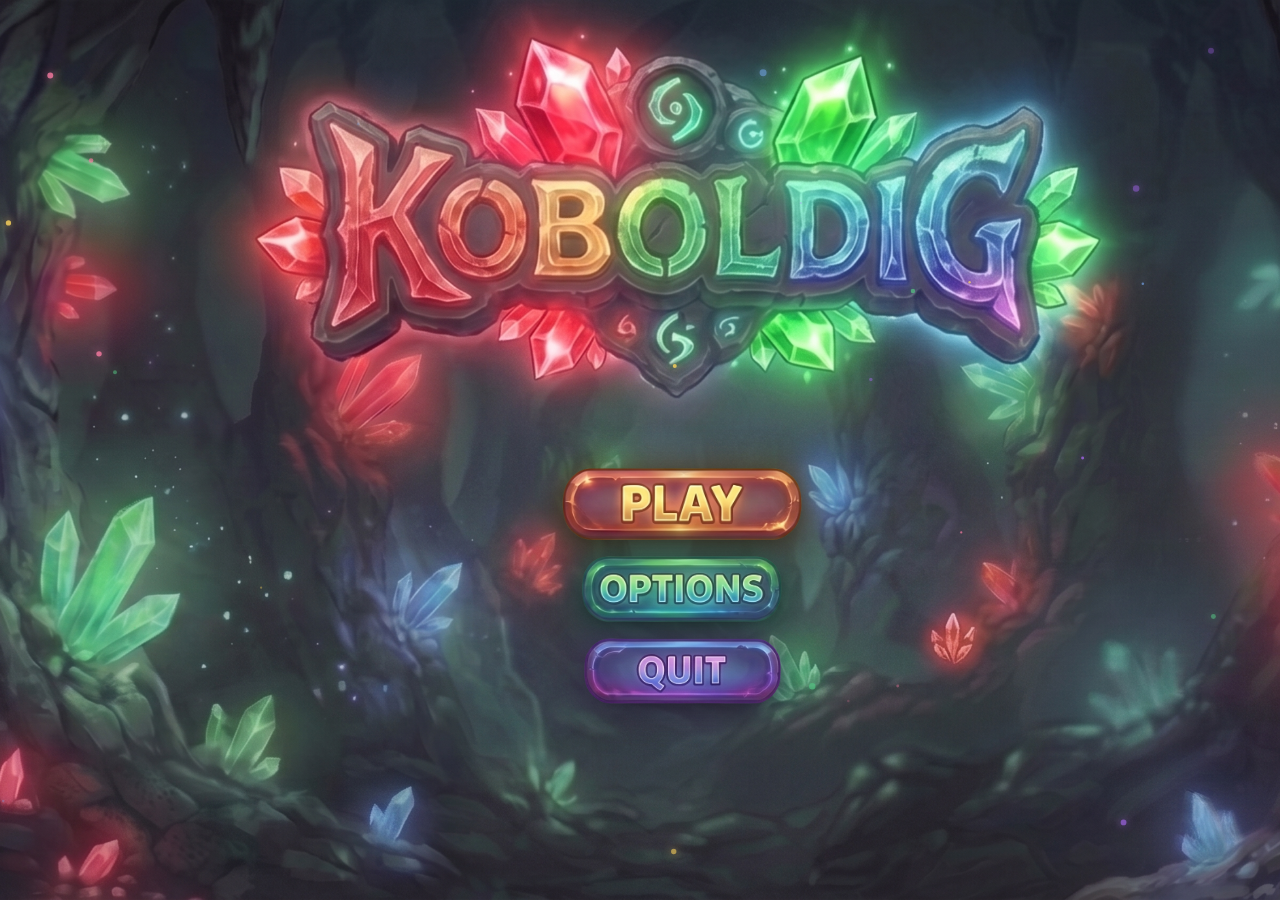
==== commit ffca5c45: "Integrar imagenes oficiales para los botones Play, Options y Quit en el menu principal" ====
--- a/index.html
+++ b/index.html
@@ -15,13 +15,13 @@
   <div class="menu-content">
     <div class="menu-buttons">
       <button id="menu-btn-play" class="menu-btn menu-btn-play" title="Jugar">
-        <span>PLAY</span>
+        <img src="assets/images/buttons/play_btn.png" alt="PLAY" />
       </button>
       <button id="menu-btn-options" class="menu-btn menu-btn-options" title="Opciones">
-        <span>OPTIONS</span>
+        <img src="assets/images/buttons/options_btn.png" alt="OPTIONS" />
       </button>
       <button id="menu-btn-quit" class="menu-btn menu-btn-quit" title="Salir">
-        <span>QUIT</span>
+        <img src="assets/images/buttons/quit_btn.png" alt="QUIT" />
       </button>
     </div>
   </div>
--- a/css/menu.css
+++ b/css/menu.css
@@ -1,5 +1,3 @@
-/* Estilos del Menu Principal y Modales de Opciones / Salida */
-
 #main-menu {
   position: fixed;
   inset: 0;
@@ -7,11 +5,11 @@
   display: flex;
   flex-direction: column;
   align-items: center;
-  justify-content: flex-end;
-  background: #080a12 url("../assets/images/Main Menu buttonless.jpeg") center center / cover no-repeat;
+  justify-content: center;
+  background: #080a12 url("../assets/images/Main Menu buttonless.jpeg") 53.3% center / cover no-repeat;
   transition: opacity 0.4s ease, visibility 0.4s ease;
-  padding-bottom: 8vh;
   box-sizing: border-box;
+  overflow: hidden;
 }
 
 #main-menu.hidden {
@@ -30,46 +28,43 @@
 }
 
 .menu-content {
-  position: relative;
+  position: absolute;
+  left: 53.3%;
+  top: 52%;
+  transform: translate(-50%, 0);
   z-index: 2;
   display: flex;
   flex-direction: column;
   align-items: center;
   justify-content: center;
   max-width: 92vw;
-  width: 420px;
-  padding: 0 12px;
-}
-
-/* Botones genericos temporales del menu */
+  width: 380px;
+  padding: 0;
+  margin: 0;
+}
+
+/* Botones del menu principal con imagenes tematicas */
 .menu-buttons {
   display: flex;
   flex-direction: column;
   align-items: center;
-  gap: 14px;
+  justify-content: center;
+  gap: 16px;
   width: 100%;
+  margin: 0 auto;
 }
 
 .menu-btn {
-  width: 100%;
-  max-width: 360px;
-  height: 54px;
-  padding: 0 20px;
+  background: transparent;
+  border: none;
+  padding: 0;
+  margin: 0 auto;
   cursor: pointer;
   outline: none;
   display: inline-flex;
   align-items: center;
   justify-content: center;
-  border-radius: 14px;
-  font-family: "Segoe UI", system-ui, -apple-system, sans-serif;
-  font-size: 19px;
-  font-weight: 800;
-  letter-spacing: 3px;
-  text-transform: uppercase;
-  color: #ffffff;
-  text-shadow: 0 2px 5px rgba(0, 0, 0, 0.9), 0 0 10px rgba(0, 0, 0, 0.8);
-  box-shadow: 0 8px 24px rgba(0, 0, 0, 0.75), inset 0 1px 0 rgba(255, 255, 255, 0.2);
-  transition: transform 0.16s cubic-bezier(0.34, 1.56, 0.64, 1), filter 0.2s ease, box-shadow 0.2s ease, border-color 0.2s ease;
+  transition: transform 0.16s cubic-bezier(0.34, 1.56, 0.64, 1), filter 0.2s ease;
   user-select: none;
   -webkit-tap-highlight-color: transparent;
   box-sizing: border-box;
@@ -77,11 +72,12 @@
 
 .menu-btn:focus-visible {
   outline: 3px solid #ffd65c;
-  outline-offset: 4px;
+  outline-offset: 6px;
+  border-radius: 24px;
 }
 
 .menu-btn:hover {
-  transform: scale(1.04);
+  transform: scale(1.06);
 }
 
 .menu-btn:active {
@@ -89,49 +85,41 @@
   filter: brightness(0.92);
 }
 
-/* Diseno generico Play */
-.menu-btn-play {
+.menu-btn img {
+  display: block;
+  width: auto;
+  max-width: 100%;
+  height: auto;
+  filter: drop-shadow(0 6px 18px rgba(0, 0, 0, 0.8));
+  transition: filter 0.2s ease;
+  pointer-events: none;
+}
+
+/* Play Button */
+.menu-btn-play img {
+  height: 72px;
+  filter: drop-shadow(0 6px 20px rgba(0, 0, 0, 0.85)) drop-shadow(0 0 12px rgba(255, 180, 80, 0.35));
+}
+.menu-btn-play:hover img {
+  filter: drop-shadow(0 8px 24px rgba(0, 0, 0, 0.9)) drop-shadow(0 0 24px rgba(255, 190, 90, 0.85)) brightness(1.12);
+}
+
+/* Options Button */
+.menu-btn-options img {
   height: 66px;
-  font-size: 23px;
-  color: #fff4ea;
-  background: linear-gradient(180deg, #96283b 0%, #5e1522 60%, #3a0d15 100%);
-  border: 2px solid #e04a62;
-  border-top: 2px solid #ff7a90;
-  border-bottom: 2px solid #2e080f;
-  box-shadow: 0 10px 28px rgba(0, 0, 0, 0.85), 0 0 20px rgba(224, 74, 98, 0.4), inset 0 1px 0 rgba(255, 255, 255, 0.28);
-}
-.menu-btn-play:hover {
-  border-color: #ff94a7;
-  filter: brightness(1.18);
-  box-shadow: 0 12px 32px rgba(0, 0, 0, 0.9), 0 0 30px rgba(255, 80, 105, 0.7), inset 0 1px 0 rgba(255, 255, 255, 0.4);
-}
-
-/* Diseno generico Options */
-.menu-btn-options {
-  background: linear-gradient(180deg, #184c52 0%, #0f3034 60%, #081d20 100%);
-  border: 2px solid #2db4be;
-  border-top: 2px solid #5ce0ea;
-  border-bottom: 2px solid #051416;
-  box-shadow: 0 8px 22px rgba(0, 0, 0, 0.75), 0 0 16px rgba(45, 180, 190, 0.3), inset 0 1px 0 rgba(255, 255, 255, 0.2);
-}
-.menu-btn-options:hover {
-  border-color: #72ecf5;
-  filter: brightness(1.18);
-  box-shadow: 0 10px 28px rgba(0, 0, 0, 0.85), 0 0 24px rgba(60, 220, 230, 0.6), inset 0 1px 0 rgba(255, 255, 255, 0.3);
-}
-
-/* Diseno generico Quit */
-.menu-btn-quit {
-  background: linear-gradient(180deg, #3e242c 0%, #26161b 60%, #170d10 100%);
-  border: 2px solid #7d4957;
-  border-top: 2px solid #a86c7c;
-  border-bottom: 2px solid #11090c;
-  box-shadow: 0 8px 22px rgba(0, 0, 0, 0.75), inset 0 1px 0 rgba(255, 255, 255, 0.15);
-}
-.menu-btn-quit:hover {
-  border-color: #c98093;
-  filter: brightness(1.18);
-  box-shadow: 0 10px 28px rgba(0, 0, 0, 0.85), 0 0 22px rgba(200, 80, 100, 0.5), inset 0 1px 0 rgba(255, 255, 255, 0.25);
+  filter: drop-shadow(0 6px 18px rgba(0, 0, 0, 0.85)) drop-shadow(0 0 10px rgba(80, 240, 190, 0.3));
+}
+.menu-btn-options:hover img {
+  filter: drop-shadow(0 8px 22px rgba(0, 0, 0, 0.9)) drop-shadow(0 0 22px rgba(90, 255, 200, 0.85)) brightness(1.12);
+}
+
+/* Quit Button */
+.menu-btn-quit img {
+  height: 66px;
+  filter: drop-shadow(0 6px 18px rgba(0, 0, 0, 0.85)) drop-shadow(0 0 10px rgba(180, 130, 255, 0.3));
+}
+.menu-btn-quit:hover img {
+  filter: drop-shadow(0 8px 22px rgba(0, 0, 0, 0.9)) drop-shadow(0 0 22px rgba(190, 140, 255, 0.85)) brightness(1.12);
 }
 
 /* Modales (Opciones y Salir) */
@@ -332,17 +320,20 @@
 }
 
 @media (max-width: 600px) {
-  #main-menu {
-    padding-bottom: 6vh;
-  }
-  .menu-btn {
-    height: 48px;
-    font-size: 17px;
-    max-width: 320px;
-  }
-  .menu-btn-play {
+  .menu-content {
+    left: 53.3%;
+    top: 50%;
+    width: 90vw;
+  }
+  .menu-buttons {
+    gap: 12px;
+  }
+  .menu-btn-play img {
     height: 56px;
-    font-size: 20px;
+  }
+  .menu-btn-options img,
+  .menu-btn-quit img {
+    height: 50px;
   }
   .modal-box {
     padding: 20px 16px;
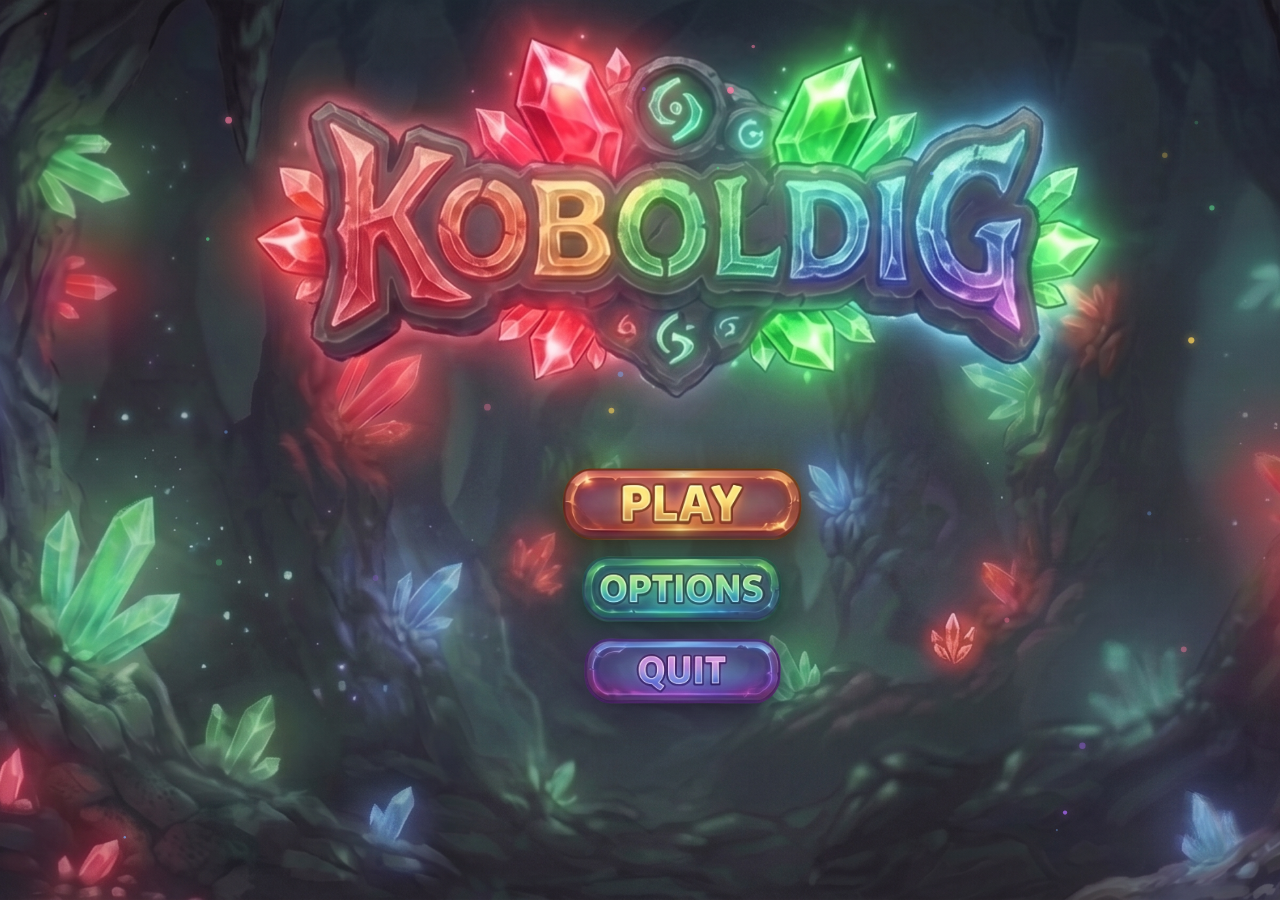
==== commit 6065e375: "Renombrar Alchemy por Koboldig en titulo, encabezados y configuraciones" ====
--- a/index.html
+++ b/index.html
@@ -3,7 +3,7 @@
 <head>
 <meta charset="utf-8">
 <meta name="viewport" content="width=device-width, initial-scale=1">
-<title>Alchemy — Fusión de Piedras Mágicas</title>
+<title>Koboldig — Fusión de Piedras Mágicas</title>
 <link rel="stylesheet" href="css/style.css">
 <link rel="stylesheet" href="css/menu.css">
 </head>
@@ -73,7 +73,7 @@
 
 <div id="wrap">
   <header>
-    <h1>ALCHEMY</h1>
+    <h1>KOBOLDIG</h1>
     <p class="sub">Une 3 piedras iguales y forja la piedra legendaria</p>
   </header>
 
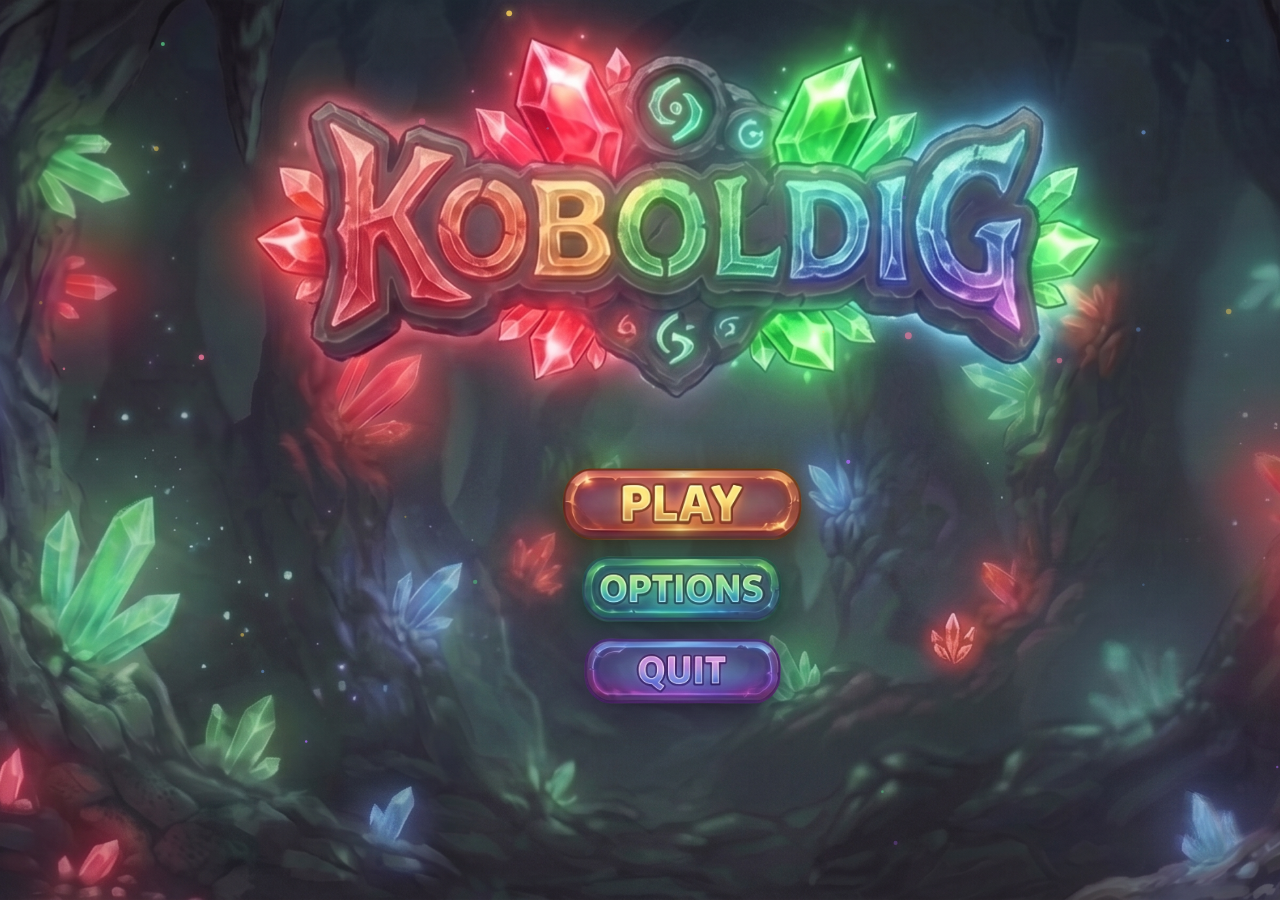
==== commit ebdadf96: "Reemplazar sprites del espectador Kobold con las nuevas imagenes de alta definicion" ====
--- a/index.html
+++ b/index.html
@@ -83,9 +83,9 @@
         <h2>Espectador</h2>
         <div id="character-box" class="character-box">
           <div class="character-avatar">
-            <div class="char-aura"></div>
             <div id="char-anim-container" class="char-anim-container">
-              <img id="char-main-img" src="assets/images/character/kobold_default.png" class="char-bust" alt="Kobold Espectador">
+              <div class="char-aura"></div>
+              <img id="char-main-img" src="assets/images/character/Kobold Default.png" class="char-bust" alt="Kobold Espectador">
               <div id="char-sparkle" class="char-sparkle">✨</div>
             </div>
           </div>
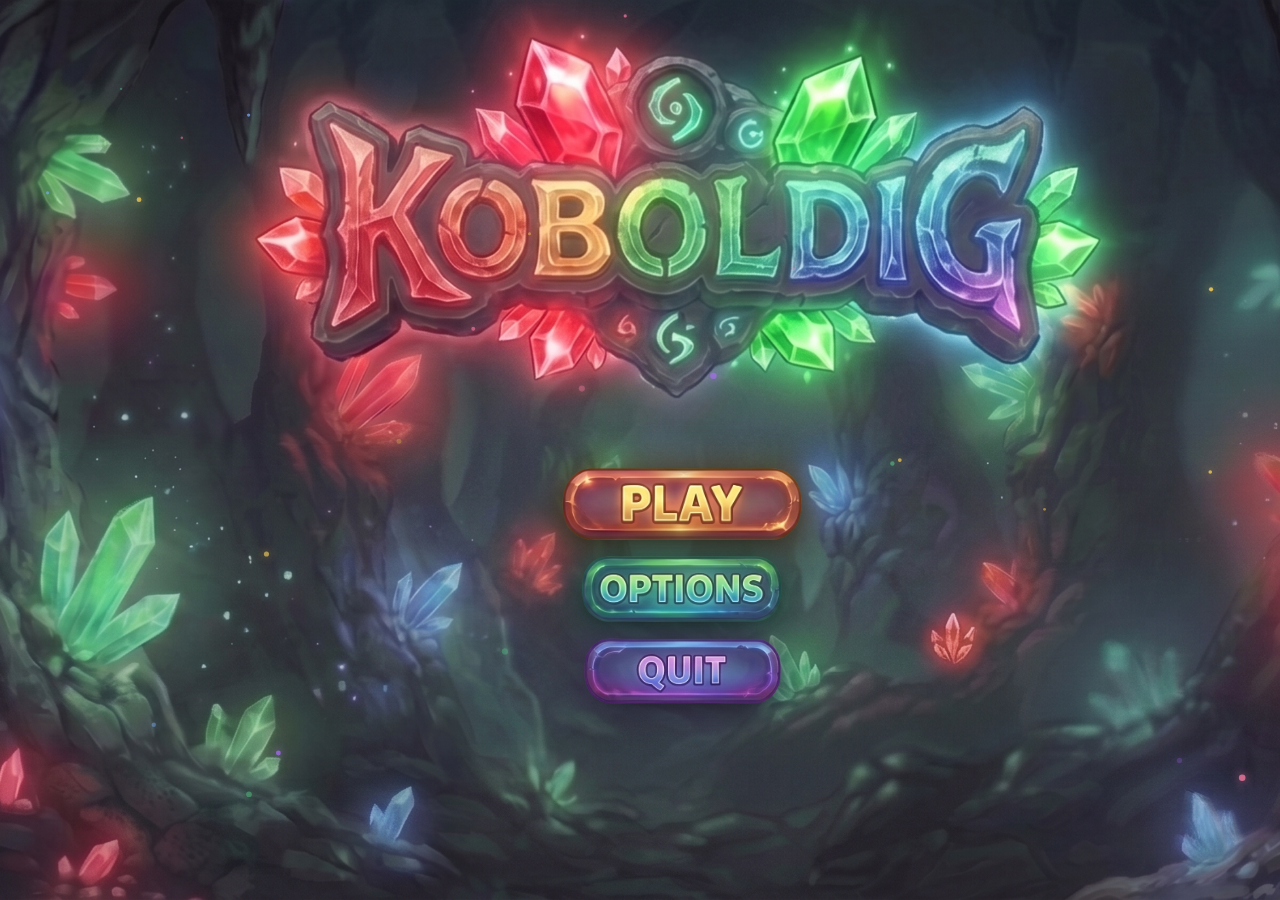
==== commit 0dce6b34: "Eliminar subtitulo del encabezado" ====
--- a/index.html
+++ b/index.html
@@ -74,7 +74,6 @@
 <div id="wrap">
   <header>
     <h1>KOBOLDIG</h1>
-    <p class="sub">Une 3 piedras iguales y forja la piedra legendaria</p>
   </header>
 
   <main>
--- a/css/style.css
+++ b/css/style.css
@@ -4,7 +4,7 @@
   min-height: 100vh;
   font-family: "Segoe UI", system-ui, -apple-system, sans-serif;
   color: #eef0ff;
-  background: #0b0d16 url("../assets/images/cave_background.jpg") center top / cover no-repeat fixed;
+  background: #080a12 url("../assets/images/Main Menu buttonless.jpeg") 53.3% center / cover no-repeat fixed;
   display: flex;
   justify-content: center;
   align-items: center;
@@ -459,7 +459,6 @@
   background: url("../assets/images/board_frame.png") center / 100% 100% no-repeat;
   pointer-events: none;
   z-index: 10;
-  filter: drop-shadow(0 14px 28px rgba(0, 0, 0, 0.85));
 }
 
 #board {
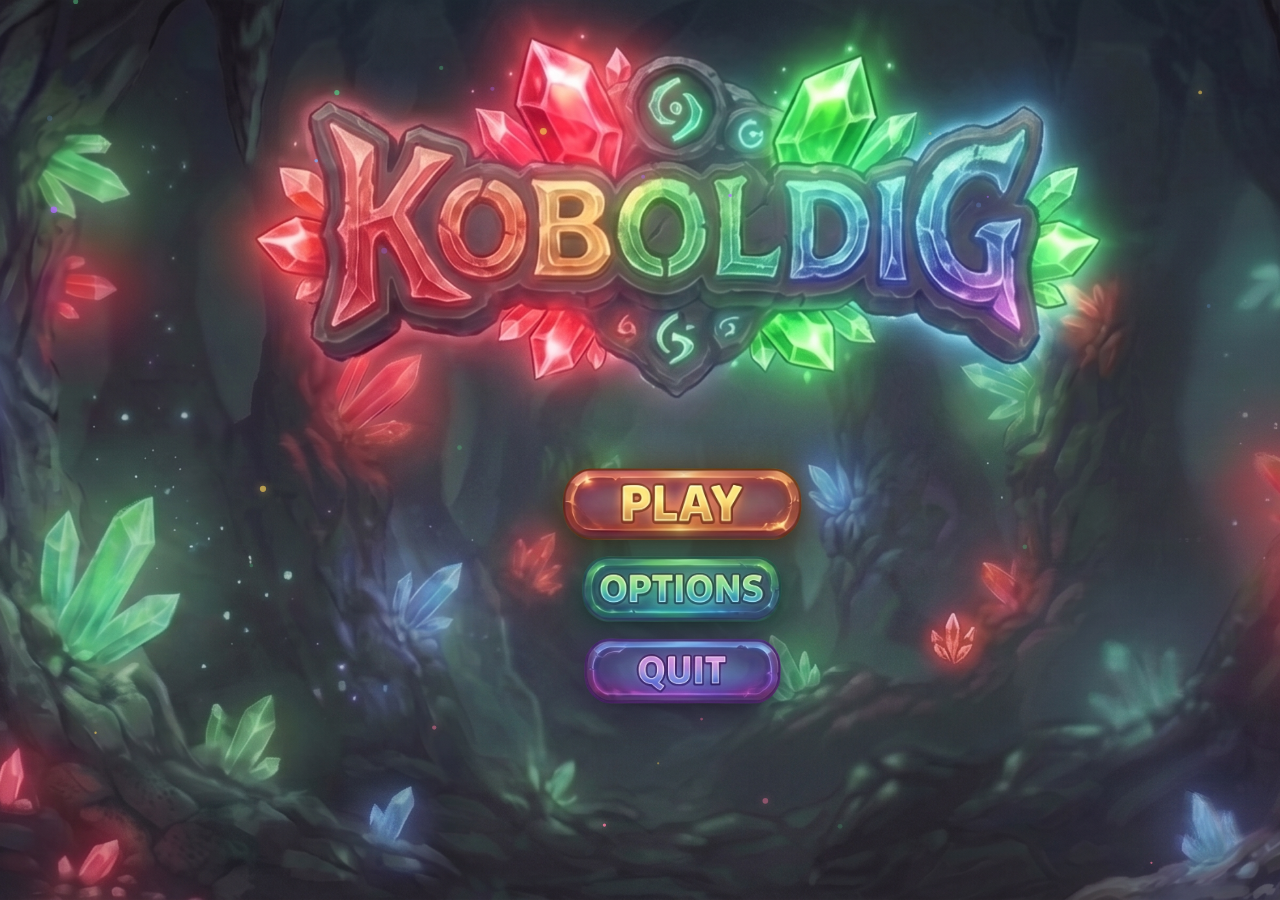
==== commit 56b10e57: "Cambiar texto de Game Over a ¡Fin de la excavación!" ====
--- a/index.html
+++ b/index.html
@@ -117,7 +117,7 @@
       </div>
       <div id="ovOver" class="overlay hidden">
         <div class="card">
-          <h3>¡Fin del hechizo!</h3>
+          <h3>¡Fin de la excavación!</h3>
           <p>Puntaje final: <b id="finalScore">0</b></p>
           <p>Mayor piedra: <b id="finalGem">—</b></p>
           <button id="btnAgain">Jugar de nuevo</button>
